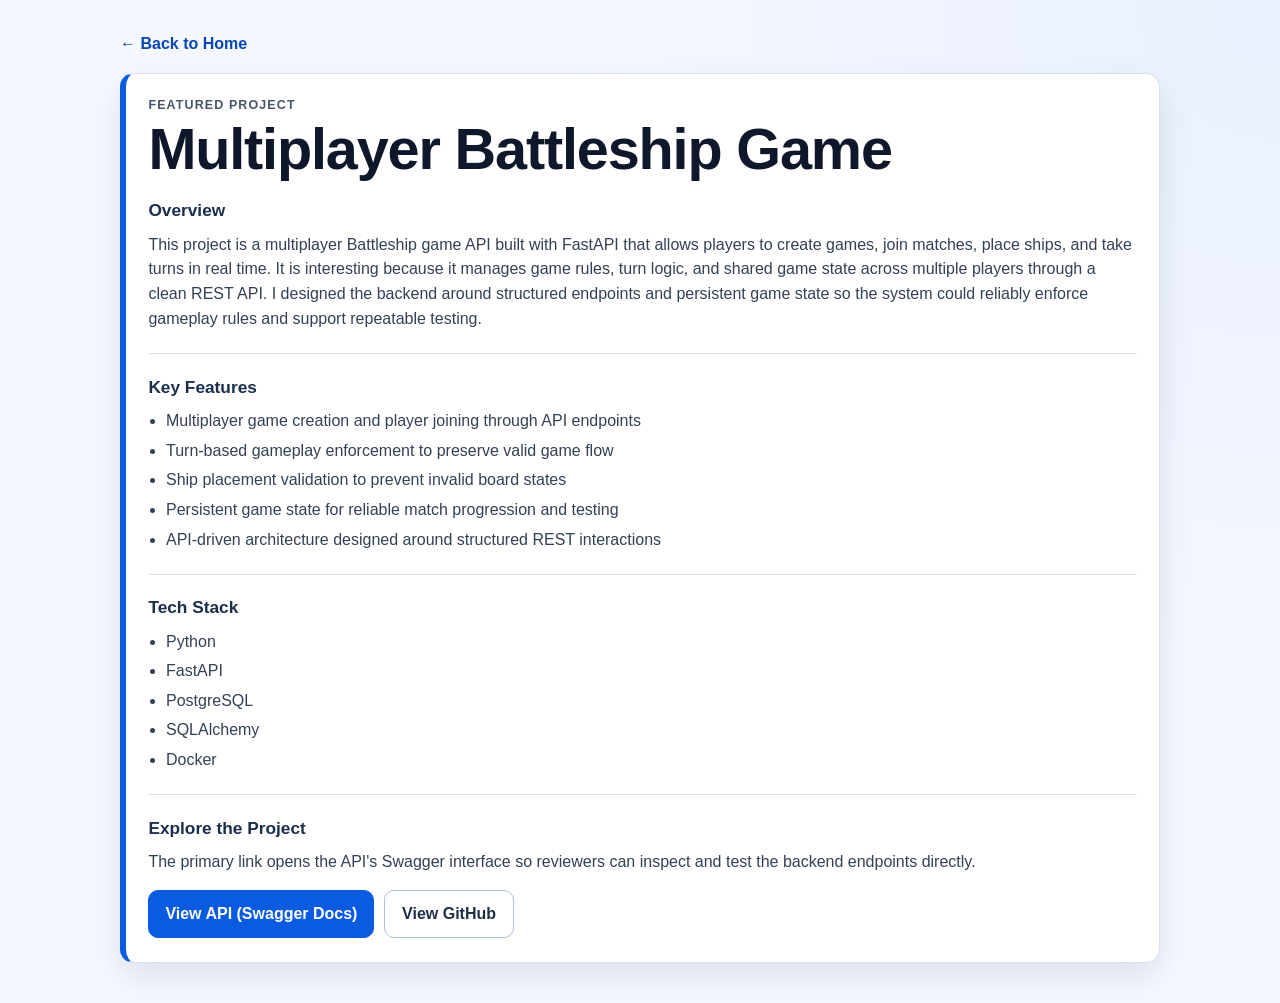
==== project-battleship.html @ 2b5a9324 "Portfolio Phase 2" ====
<!DOCTYPE html>
<html lang="en">
<head>
  <meta charset="UTF-8" />
  <meta name="viewport" content="width=device-width, initial-scale=1.0" />
  <meta
    name="description"
    content="Project page for Jack Huber's Multiplayer Battleship Game API built with FastAPI."
  />
  <title>Multiplayer Battleship Game | Jack Huber</title>
  <link rel="stylesheet" href="style.css" />
</head>
<body>
  <main class="project-page">
    <div class="container">
      <nav class="top-nav" aria-label="Back navigation">
        <a class="back-link" href="index.html">&larr; Back to Home</a>
      </nav>

      <article class="project-detail">
        <header class="project-header">
          <p class="eyebrow">Featured Project</p>
          <h1>Multiplayer Battleship Game</h1>
        </header>

        <section class="project-section" aria-labelledby="project-overview">
          <h2 id="project-overview">Overview</h2>
          <p>
            This project is a multiplayer Battleship game API built with FastAPI that allows players to create games, join matches, place ships, and take turns in real time. It is interesting because it manages game rules, turn logic, and shared game state across multiple players through a clean REST API. I designed the backend around structured endpoints and persistent game state so the system could reliably enforce gameplay rules and support repeatable testing.
          </p>
        </section>

        <section class="project-section" aria-labelledby="project-features">
          <h2 id="project-features">Key Features</h2>
          <ul class="project-list">
            <li>Multiplayer game creation and player joining through API endpoints</li>
            <li>Turn-based gameplay enforcement to preserve valid game flow</li>
            <li>Ship placement validation to prevent invalid board states</li>
            <li>Persistent game state for reliable match progression and testing</li>
            <li>API-driven architecture designed around structured REST interactions</li>
          </ul>
        </section>

        <section class="project-section" aria-labelledby="project-stack">
          <h2 id="project-stack">Tech Stack</h2>
          <ul class="stack-list">
            <li>Python</li>
            <li>FastAPI</li>
            <li>PostgreSQL</li>
            <li>SQLAlchemy</li>
            <li>Docker</li>
          </ul>
        </section>

        <section class="project-section project-cta" aria-labelledby="project-links">
          <h2 id="project-links">Explore the Project</h2>
          <p>
            The primary link opens the API's Swagger interface so reviewers can inspect and test the backend endpoints directly.
          </p>
          <div class="project-links" aria-label="Project call to action links">
            <a class="btn btn-primary" href="https://cpsc3750-battleshipproject.onrender.com/docs" target="_blank" rel="noopener noreferrer">View API (Swagger Docs)</a>
            <a class="btn btn-secondary" href="https://github.com/jhuber2/CPSC3750_BattleshipProject" target="_blank" rel="noopener noreferrer">View GitHub</a>
          </div>
        </section>
      </article>
    </div>
  </main>
</body>
</html>
---- style.css ----
﻿/*
  Design tokens.
  Edit these variables first to adjust colors, sizing, and overall feel quickly.
*/
:root {
  --bg: #f5f8ff;
  --surface: #ffffff;
  --text: #0f172a;
  --muted: #475569;
  --line: #d8e1ee;
  --accent: #0a5be0;
  --accent-dark: #0847b3;
  --radius: 14px;
  --shadow: 0 14px 34px rgba(15, 23, 42, 0.1);
  --content-width: 1040px;
}

/* Basic reset for layout consistency. */
* {
  box-sizing: border-box;
}

html,
body {
  margin: 0;
  padding: 0;
}

body {
  font-family: "Segoe UI", "Helvetica Neue", Arial, sans-serif;
  color: var(--text);
  background: radial-gradient(circle at top right, #e9f0ff 0, var(--bg) 44%);
  line-height: 1.55;
}

.container {
  width: min(var(--content-width), 92%);
  margin: 0 auto;
}

/* Above-the-fold priority section. */
.hero {
  padding: 2.8rem 0 1rem;
}

.hero-grid {
  display: grid;
  grid-template-columns: 1.18fr 1fr;
  gap: 1.25rem;
  align-items: start;
}

.eyebrow {
  margin: 0;
  color: var(--muted);
  font-size: 0.78rem;
  letter-spacing: 0.09em;
  text-transform: uppercase;
  font-weight: 700;
}

h1 {
  margin: 0.35rem 0 0.15rem;
  font-size: clamp(2.2rem, 6vw, 3.6rem);
  line-height: 1.04;
  letter-spacing: -0.02em;
}

.role {
  margin: 0;
  color: #1d3557;
  font-size: clamp(1rem, 2.2vw, 1.2rem);
  font-weight: 700;
}

.summary {
  margin: 0.75rem 0 0;
  max-width: 58ch;
  color: #243b5a;
  font-size: 1rem;
}

/* Featured project card is visually obvious by contrast + accent border. */
.project-card {
  background: var(--surface);
  border: 1px solid var(--line);
  border-left: 6px solid var(--accent);
  border-radius: var(--radius);
  padding: 1rem 1.1rem 1.05rem;
  box-shadow: var(--shadow);
}

.card-label {
  margin: 0;
  color: var(--accent-dark);
  font-size: 0.75rem;
  letter-spacing: 0.08em;
  text-transform: uppercase;
  font-weight: 800;
}

.project-card h2 {
  margin: 0.3rem 0 0.5rem;
  font-size: 1.25rem;
  line-height: 1.22;
}

.project-card p {
  margin: 0;
  color: #334155;
}

.project-links {
  margin-top: 0.9rem;
  display: flex;
  flex-wrap: wrap;
  gap: 0.6rem;
}

/* CTA buttons are sized for easy clicking. */
.btn {
  display: inline-block;
  text-decoration: none;
  border-radius: 10px;
  padding: 0.65rem 1rem;
  font-weight: 700;
  min-width: 130px;
  text-align: center;
  transition: transform 0.15s ease, background-color 0.2s ease, border-color 0.2s ease;
}

.btn:hover {
  transform: translateY(-1px);
}

.btn:focus-visible {
  outline: 3px solid rgba(10, 91, 224, 0.28);
  outline-offset: 2px;
}

.btn-primary {
  color: #ffffff;
  background: var(--accent);
  border: 1px solid var(--accent);
}

.btn-primary:hover {
  background: var(--accent-dark);
  border-color: var(--accent-dark);
}

.btn-secondary {
  color: #1f2f47;
  background: #ffffff;
  border: 1px solid #afc0d8;
}

.btn-secondary:hover {
  background: #f6f9ff;
  border-color: #7f98bb;
}

.discover {
  padding: 0.5rem 0 1.4rem;
}

.discover h2 {
  margin: 0 0 0.45rem;
  font-size: 1rem;
  color: #1b2f4b;
}

.discover-list {
  margin: 0;
  padding-left: 1rem;
  color: #334155;
}

.discover-list li + li {
  margin-top: 0.2rem;
}

.project-page {
  padding: 2rem 0 2.5rem;
}

.top-nav {
  margin-bottom: 1rem;
}

.back-link {
  color: var(--accent-dark);
  font-weight: 700;
  text-decoration: none;
}

.back-link:hover {
  text-decoration: underline;
}

.back-link:focus-visible {
  outline: 3px solid rgba(10, 91, 224, 0.28);
  outline-offset: 3px;
  border-radius: 6px;
}

.project-detail {
  background: var(--surface);
  border: 1px solid var(--line);
  border-left: 6px solid var(--accent);
  border-radius: var(--radius);
  box-shadow: var(--shadow);
  padding: 1.4rem 1.4rem 1.5rem;
}

.project-header {
  margin-bottom: 1.1rem;
}

.project-header h1 {
  margin-top: 0.25rem;
}

.project-section + .project-section {
  margin-top: 1.35rem;
  padding-top: 1.2rem;
  border-top: 1px solid var(--line);
}

.project-section h2 {
  margin: 0 0 0.55rem;
  font-size: 1.08rem;
  color: #1b2f4b;
}

.project-section p {
  margin: 0;
  color: #334155;
}

.project-list,
.stack-list {
  margin: 0;
  padding-left: 1.1rem;
  color: #334155;
}

.project-list li + li,
.stack-list li + li {
  margin-top: 0.3rem;
}

.project-cta .project-links {
  margin-top: 0.95rem;
}

/* Responsive layout: stack sections while preserving hierarchy. */
@media (max-width: 900px) {
  .hero {
    padding-top: 2.2rem;
  }

  .hero-grid {
    grid-template-columns: 1fr;
    gap: 0.95rem;
  }

  .project-card {
    padding: 0.95rem 1rem 1rem;
  }

  .project-detail {
    padding: 1.1rem 1rem 1.2rem;
  }
}

@media (max-width: 520px) {
  .btn {
    width: 100%;
  }

  .discover {
    padding-bottom: 1.1rem;
  }

  .project-page {
    padding-top: 1.5rem;
  }
}
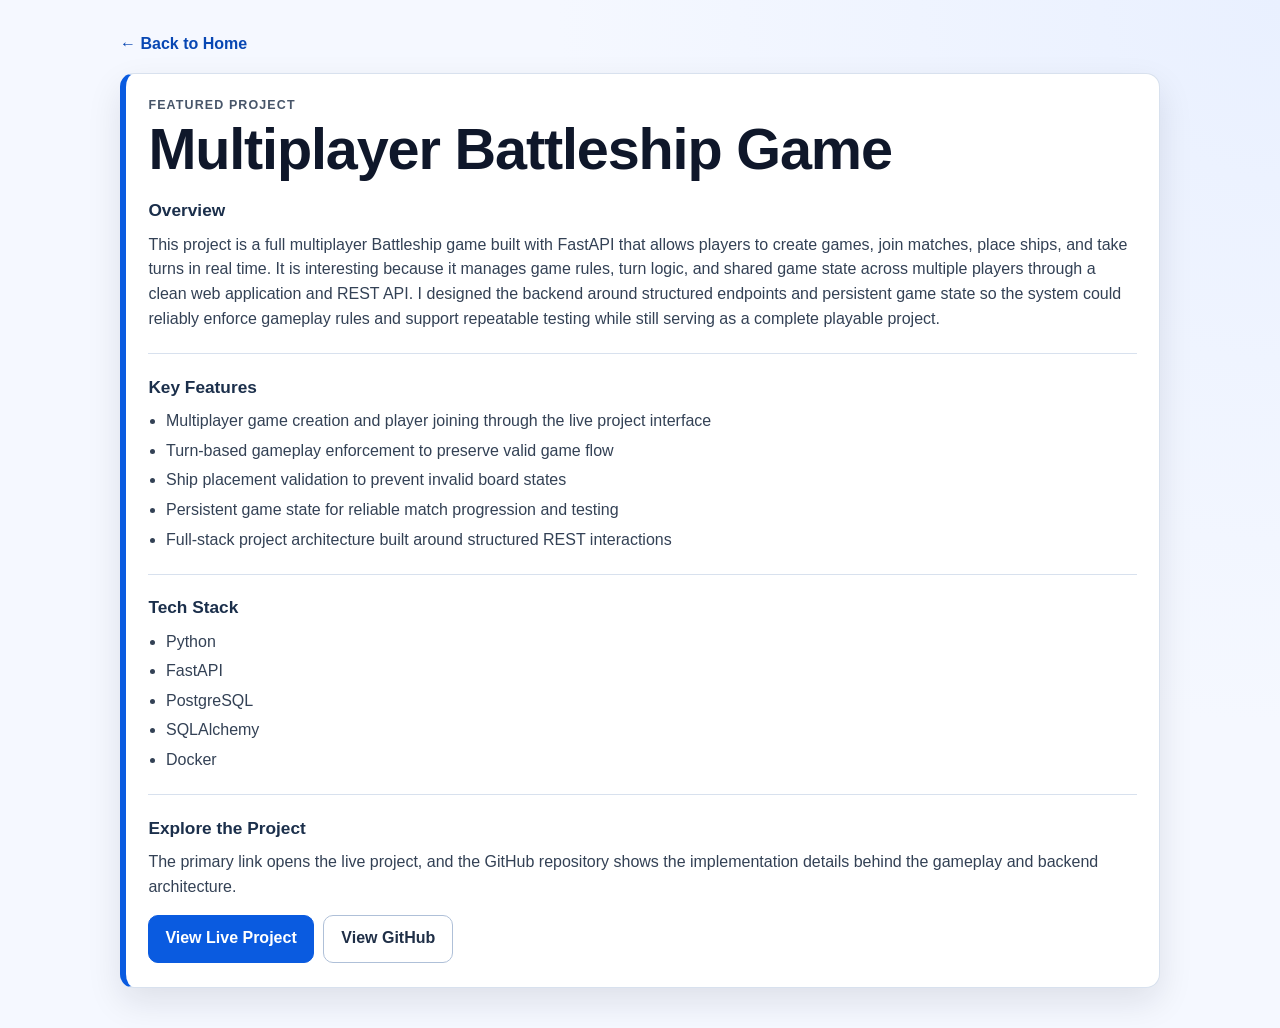
==== commit a166afa9: "Updates to portfolio" ====
--- a/project-battleship.html
+++ b/project-battleship.html
@@ -5,7 +5,7 @@
   <meta name="viewport" content="width=device-width, initial-scale=1.0" />
   <meta
     name="description"
-    content="Project page for Jack Huber's Multiplayer Battleship Game API built with FastAPI."
+    content="Project page for Jack Huber's Multiplayer Battleship Game project built with FastAPI."
   />
   <title>Multiplayer Battleship Game | Jack Huber</title>
   <link rel="stylesheet" href="style.css" />
@@ -26,18 +26,18 @@
         <section class="project-section" aria-labelledby="project-overview">
           <h2 id="project-overview">Overview</h2>
           <p>
-            This project is a multiplayer Battleship game API built with FastAPI that allows players to create games, join matches, place ships, and take turns in real time. It is interesting because it manages game rules, turn logic, and shared game state across multiple players through a clean REST API. I designed the backend around structured endpoints and persistent game state so the system could reliably enforce gameplay rules and support repeatable testing.
+            This project is a full multiplayer Battleship game built with FastAPI that allows players to create games, join matches, place ships, and take turns in real time. It is interesting because it manages game rules, turn logic, and shared game state across multiple players through a clean web application and REST API. I designed the backend around structured endpoints and persistent game state so the system could reliably enforce gameplay rules and support repeatable testing while still serving as a complete playable project.
           </p>
         </section>
 
         <section class="project-section" aria-labelledby="project-features">
           <h2 id="project-features">Key Features</h2>
           <ul class="project-list">
-            <li>Multiplayer game creation and player joining through API endpoints</li>
+            <li>Multiplayer game creation and player joining through the live project interface</li>
             <li>Turn-based gameplay enforcement to preserve valid game flow</li>
             <li>Ship placement validation to prevent invalid board states</li>
             <li>Persistent game state for reliable match progression and testing</li>
-            <li>API-driven architecture designed around structured REST interactions</li>
+            <li>Full-stack project architecture built around structured REST interactions</li>
           </ul>
         </section>
 
@@ -55,10 +55,10 @@
         <section class="project-section project-cta" aria-labelledby="project-links">
           <h2 id="project-links">Explore the Project</h2>
           <p>
-            The primary link opens the API's Swagger interface so reviewers can inspect and test the backend endpoints directly.
+            The primary link opens the live project, and the GitHub repository shows the implementation details behind the gameplay and backend architecture.
           </p>
           <div class="project-links" aria-label="Project call to action links">
-            <a class="btn btn-primary" href="https://cpsc3750-battleshipproject.onrender.com/docs" target="_blank" rel="noopener noreferrer">View API (Swagger Docs)</a>
+            <a class="btn btn-primary" href="https://cpsc3750-battleshipproject.onrender.com/" target="_blank" rel="noopener noreferrer">View Live Project</a>
             <a class="btn btn-secondary" href="https://github.com/jhuber2/CPSC3750_BattleshipProject" target="_blank" rel="noopener noreferrer">View GitHub</a>
           </div>
         </section>
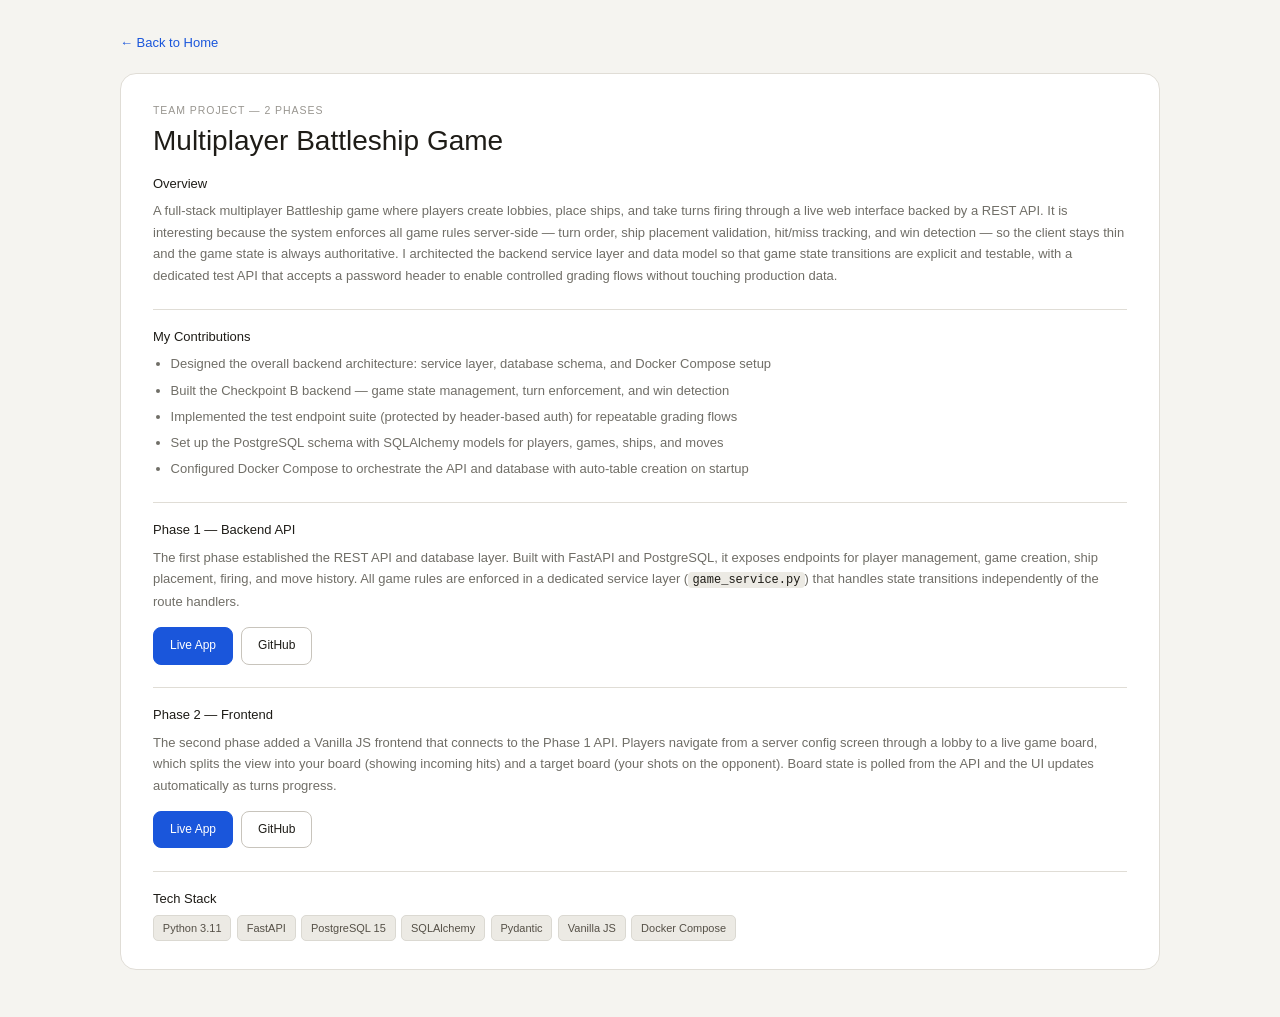
==== commit e4ebef6a: "Final Portfolio changes" ====
--- a/project-battleship.html
+++ b/project-battleship.html
@@ -5,7 +5,7 @@
   <meta name="viewport" content="width=device-width, initial-scale=1.0" />
   <meta
     name="description"
-    content="Project page for Jack Huber's Multiplayer Battleship Game project built with FastAPI."
+    content="Team project page for Jack Huber's Multiplayer Battleship Game built with FastAPI and Vanilla JS."
   />
   <title>Multiplayer Battleship Game | Jack Huber</title>
   <link rel="stylesheet" href="style.css" />
@@ -18,50 +18,63 @@
       </nav>
 
       <article class="project-detail">
-        <header class="project-header">
-          <p class="eyebrow">Featured Project</p>
+        <header class="project-detail-header">
+          <p class="section-label">Team Project &mdash; 2 Phases</p>
           <h1>Multiplayer Battleship Game</h1>
         </header>
 
-        <section class="project-section" aria-labelledby="project-overview">
-          <h2 id="project-overview">Overview</h2>
+        <div class="detail-section">
+          <h2>Overview</h2>
           <p>
-            This project is a full multiplayer Battleship game built with FastAPI that allows players to create games, join matches, place ships, and take turns in real time. It is interesting because it manages game rules, turn logic, and shared game state across multiple players through a clean web application and REST API. I designed the backend around structured endpoints and persistent game state so the system could reliably enforce gameplay rules and support repeatable testing while still serving as a complete playable project.
+            A full-stack multiplayer Battleship game where players create lobbies, place ships, and take turns firing through a live web interface backed by a REST API. It is interesting because the system enforces all game rules server-side — turn order, ship placement validation, hit/miss tracking, and win detection — so the client stays thin and the game state is always authoritative. I architected the backend service layer and data model so that game state transitions are explicit and testable, with a dedicated test API that accepts a password header to enable controlled grading flows without touching production data.
           </p>
-        </section>
+        </div>
 
-        <section class="project-section" aria-labelledby="project-features">
-          <h2 id="project-features">Key Features</h2>
-          <ul class="project-list">
-            <li>Multiplayer game creation and player joining through the live project interface</li>
-            <li>Turn-based gameplay enforcement to preserve valid game flow</li>
-            <li>Ship placement validation to prevent invalid board states</li>
-            <li>Persistent game state for reliable match progression and testing</li>
-            <li>Full-stack project architecture built around structured REST interactions</li>
+        <div class="detail-section">
+          <h2>My Contributions</h2>
+          <ul class="detail-list">
+            <li>Designed the overall backend architecture: service layer, database schema, and Docker Compose setup</li>
+            <li>Built the Checkpoint B backend — game state management, turn enforcement, and win detection</li>
+            <li>Implemented the test endpoint suite (protected by header-based auth) for repeatable grading flows</li>
+            <li>Set up the PostgreSQL schema with SQLAlchemy models for players, games, ships, and moves</li>
+            <li>Configured Docker Compose to orchestrate the API and database with auto-table creation on startup</li>
           </ul>
-        </section>
+        </div>
 
-        <section class="project-section" aria-labelledby="project-stack">
-          <h2 id="project-stack">Tech Stack</h2>
-          <ul class="stack-list">
-            <li>Python</li>
-            <li>FastAPI</li>
-            <li>PostgreSQL</li>
-            <li>SQLAlchemy</li>
-            <li>Docker</li>
+        <div class="detail-section">
+          <h2>Phase 1 &mdash; Backend API</h2>
+          <p>
+            The first phase established the REST API and database layer. Built with FastAPI and PostgreSQL, it exposes endpoints for player management, game creation, ship placement, firing, and move history. All game rules are enforced in a dedicated service layer (<code>game_service.py</code>) that handles state transitions independently of the route handlers.
+          </p>
+          <div class="detail-actions">
+            <a class="btn btn-filled" href="https://cpsc3750-battleshipproject.onrender.com/" target="_blank" rel="noopener noreferrer">Live App</a>
+            <a class="btn btn-outline" href="https://github.com/jhuber2/CPSC3750_BattleshipProject" target="_blank" rel="noopener noreferrer">GitHub</a>
+          </div>
+        </div>
+
+        <div class="detail-section">
+          <h2>Phase 2 &mdash; Frontend</h2>
+          <p>
+            The second phase added a Vanilla JS frontend that connects to the Phase 1 API. Players navigate from a server config screen through a lobby to a live game board, which splits the view into your board (showing incoming hits) and a target board (your shots on the opponent). Board state is polled from the API and the UI updates automatically as turns progress.
+          </p>
+          <div class="detail-actions">
+            <a class="btn btn-filled" href="https://cpsc3750-battleshipproject.onrender.com/" target="_blank" rel="noopener noreferrer">Live App</a>
+            <a class="btn btn-outline" href="https://github.com/jhuber2/CPSC3750_BattleshipProject" target="_blank" rel="noopener noreferrer">GitHub</a>
+          </div>
+        </div>
+
+        <div class="detail-section">
+          <h2>Tech Stack</h2>
+          <ul class="tags" aria-label="Tech stack">
+            <li class="tag">Python 3.11</li>
+            <li class="tag">FastAPI</li>
+            <li class="tag">PostgreSQL 15</li>
+            <li class="tag">SQLAlchemy</li>
+            <li class="tag">Pydantic</li>
+            <li class="tag">Vanilla JS</li>
+            <li class="tag">Docker Compose</li>
           </ul>
-        </section>
-
-        <section class="project-section project-cta" aria-labelledby="project-links">
-          <h2 id="project-links">Explore the Project</h2>
-          <p>
-            The primary link opens the live project, and the GitHub repository shows the implementation details behind the gameplay and backend architecture.
-          </p>
-          <div class="project-links" aria-label="Project call to action links">
-            <a class="btn btn-primary" href="https://cpsc3750-battleshipproject.onrender.com/" target="_blank" rel="noopener noreferrer">View Live Project</a>
-            <a class="btn btn-secondary" href="https://github.com/jhuber2/CPSC3750_BattleshipProject" target="_blank" rel="noopener noreferrer">View GitHub</a>
-          </div>
-        </section>
+        </div>
       </article>
     </div>
   </main>
--- a/style.css
+++ b/style.css
@@ -1,36 +1,32 @@
-﻿/*
-  Design tokens.
-  Edit these variables first to adjust colors, sizing, and overall feel quickly.
-*/
+/* ─── Design Tokens ─────────────────────────────────────────────────────────── */
 :root {
-  --bg: #f5f8ff;
-  --surface: #ffffff;
-  --text: #0f172a;
-  --muted: #475569;
-  --line: #d8e1ee;
-  --accent: #0a5be0;
-  --accent-dark: #0847b3;
-  --radius: 14px;
-  --shadow: 0 14px 34px rgba(15, 23, 42, 0.1);
+  --bg:           #f5f4f0;
+  --surface:      #ffffff;
+  --border:       0.5px solid #e0ddd6;
+  --text:         #1e1c17;
+  --muted:        #706e67;
+  --label:        #999690;
+  --accent:       #1a56db;
+  --radius:       16px;
   --content-width: 1040px;
 }
 
-/* Basic reset for layout consistency. */
-* {
+/* ─── Reset ──────────────────────────────────────────────────────────────────── */
+*, *::before, *::after {
   box-sizing: border-box;
 }
 
-html,
-body {
+html, body {
   margin: 0;
   padding: 0;
 }
 
 body {
   font-family: "Segoe UI", "Helvetica Neue", Arial, sans-serif;
-  color: var(--text);
-  background: radial-gradient(circle at top right, #e9f0ff 0, var(--bg) 44%);
-  line-height: 1.55;
+  background: var(--bg);
+  color: var(--text);
+  font-size: 13px;
+  line-height: 1.65;
 }
 
 .container {
@@ -38,252 +34,417 @@
   margin: 0 auto;
 }
 
-/* Above-the-fold priority section. */
-.hero {
-  padding: 2.8rem 0 1rem;
-}
-
-.hero-grid {
-  display: grid;
-  grid-template-columns: 1.18fr 1fr;
-  gap: 1.25rem;
-  align-items: start;
-}
-
-.eyebrow {
+/* ─── Typography ─────────────────────────────────────────────────────────────── */
+h1, h2, h3 {
+  font-weight: 500;
   margin: 0;
-  color: var(--muted);
-  font-size: 0.78rem;
+  line-height: 1.15;
+  color: var(--text);
+}
+
+p {
+  margin: 0;
+}
+
+.section-label {
+  font-size: 10.5px;
+  text-transform: uppercase;
   letter-spacing: 0.09em;
-  text-transform: uppercase;
-  font-weight: 700;
-}
-
-h1 {
-  margin: 0.35rem 0 0.15rem;
-  font-size: clamp(2.2rem, 6vw, 3.6rem);
-  line-height: 1.04;
-  letter-spacing: -0.02em;
-}
-
-.role {
-  margin: 0;
-  color: #1d3557;
-  font-size: clamp(1rem, 2.2vw, 1.2rem);
-  font-weight: 700;
-}
-
-.summary {
-  margin: 0.75rem 0 0;
-  max-width: 58ch;
-  color: #243b5a;
-  font-size: 1rem;
-}
-
-/* Featured project card is visually obvious by contrast + accent border. */
-.project-card {
-  background: var(--surface);
-  border: 1px solid var(--line);
-  border-left: 6px solid var(--accent);
-  border-radius: var(--radius);
-  padding: 1rem 1.1rem 1.05rem;
-  box-shadow: var(--shadow);
-}
-
-.card-label {
-  margin: 0;
-  color: var(--accent-dark);
-  font-size: 0.75rem;
-  letter-spacing: 0.08em;
-  text-transform: uppercase;
-  font-weight: 800;
-}
-
-.project-card h2 {
-  margin: 0.3rem 0 0.5rem;
-  font-size: 1.25rem;
-  line-height: 1.22;
-}
-
-.project-card p {
-  margin: 0;
-  color: #334155;
-}
-
-.project-links {
-  margin-top: 0.9rem;
-  display: flex;
-  flex-wrap: wrap;
-  gap: 0.6rem;
-}
-
-/* CTA buttons are sized for easy clicking. */
+  color: var(--label);
+  font-weight: 500;
+}
+
+/* ─── Buttons ─────────────────────────────────────────────────────────────────── */
 .btn {
   display: inline-block;
   text-decoration: none;
-  border-radius: 10px;
-  padding: 0.65rem 1rem;
-  font-weight: 700;
-  min-width: 130px;
+  border-radius: 8px;
+  padding: 0.5rem 1rem;
+  font-size: 12px;
+  font-weight: 500;
   text-align: center;
-  transition: transform 0.15s ease, background-color 0.2s ease, border-color 0.2s ease;
+  transition: opacity 0.15s ease, background 0.15s ease;
+  cursor: pointer;
 }
 
 .btn:hover {
-  transform: translateY(-1px);
-}
-
-.btn:focus-visible {
-  outline: 3px solid rgba(10, 91, 224, 0.28);
-  outline-offset: 2px;
-}
-
-.btn-primary {
-  color: #ffffff;
+  opacity: 0.85;
+}
+
+.btn-filled {
   background: var(--accent);
+  color: #fff;
   border: 1px solid var(--accent);
 }
 
-.btn-primary:hover {
-  background: var(--accent-dark);
-  border-color: var(--accent-dark);
-}
-
-.btn-secondary {
-  color: #1f2f47;
-  background: #ffffff;
-  border: 1px solid #afc0d8;
-}
-
-.btn-secondary:hover {
-  background: #f6f9ff;
-  border-color: #7f98bb;
-}
-
-.discover {
-  padding: 0.5rem 0 1.4rem;
-}
-
-.discover h2 {
-  margin: 0 0 0.45rem;
-  font-size: 1rem;
-  color: #1b2f4b;
-}
-
-.discover-list {
+.btn-outline {
+  background: transparent;
+  color: var(--text);
+  border: 1px solid #c8c4bc;
+}
+
+
+/* ─── Tech Tags ───────────────────────────────────────────────────────────────── */
+.tags {
+  display: flex;
+  flex-wrap: wrap;
+  gap: 0.35rem;
+  list-style: none;
   margin: 0;
-  padding-left: 1rem;
-  color: #334155;
-}
-
-.discover-list li + li {
-  margin-top: 0.2rem;
-}
-
+  padding: 0;
+}
+
+.tag {
+  font-size: 11px;
+  font-weight: 500;
+  padding: 0.18rem 0.55rem;
+  border-radius: 5px;
+  background: #eceae4;
+  color: #555047;
+  border: 0.5px solid #dbd9d2;
+}
+
+
+/* ─── Page Layout ─────────────────────────────────────────────────────────────── */
+.page-wrap {
+  padding: 2rem 0 3rem;
+  display: flex;
+  flex-direction: column;
+  gap: 1.25rem;
+}
+
+/* ─── Hero Card ───────────────────────────────────────────────────────────────── */
+.hero-card {
+  background: var(--surface);
+  border: var(--border);
+  border-radius: var(--radius);
+  padding: 36px 32px;
+  position: relative;
+  overflow: hidden;
+}
+
+/* Blue accent bar on right edge */
+.hero-card::after {
+  content: "";
+  position: absolute;
+  top: 0;
+  right: 0;
+  width: 5px;
+  height: 100%;
+  background: var(--accent);
+  border-radius: 0 var(--radius) var(--radius) 0;
+}
+
+.hero-name {
+  font-size: 40px;
+  font-weight: 500;
+  color: var(--text);
+  margin-bottom: 0.3rem;
+}
+
+.hero-role {
+  font-size: 15px;
+  font-weight: 500;
+  color: var(--accent);
+  margin-bottom: 0.75rem;
+}
+
+.hero-bio {
+  font-size: 13px;
+  color: var(--muted);
+  line-height: 1.65;
+  max-width: 60ch;
+  margin-bottom: 1rem;
+}
+
+.hero-tags {
+  margin-bottom: 1.1rem;
+}
+
+.hero-actions {
+  display: flex;
+  flex-wrap: wrap;
+  gap: 0.55rem;
+}
+
+/* ─── Featured Project Card ───────────────────────────────────────────────────── */
+.featured-card {
+  background: var(--surface);
+  border: var(--border);
+  border-radius: var(--radius);
+  padding: 26px 28px;
+}
+
+.featured-label {
+  font-size: 10.5px;
+  text-transform: uppercase;
+  letter-spacing: 0.09em;
+  color: var(--accent);
+  font-weight: 500;
+  margin-bottom: 0.55rem;
+}
+
+.featured-title {
+  font-size: 21px;
+  font-weight: 500;
+  color: var(--text);
+  margin-bottom: 0.6rem;
+}
+
+.featured-desc {
+  font-size: 13px;
+  color: var(--muted);
+  line-height: 1.65;
+  margin-bottom: 0.9rem;
+}
+
+.featured-tags {
+  margin-bottom: 1rem;
+}
+
+.featured-actions {
+  display: flex;
+  flex-wrap: wrap;
+  gap: 0.5rem;
+}
+
+/* ─── Projects Section ────────────────────────────────────────────────────────── */
+.section-heading {
+  font-size: 10.5px;
+  text-transform: uppercase;
+  letter-spacing: 0.09em;
+  color: var(--label);
+  font-weight: 500;
+  margin-bottom: 0.75rem;
+}
+
+.projects-grid {
+  display: grid;
+  grid-template-columns: repeat(auto-fit, minmax(260px, 1fr));
+  gap: 1rem;
+}
+
+.project-card {
+  background: var(--surface);
+  border: var(--border);
+  border-radius: var(--radius);
+  padding: 20px 22px;
+  display: flex;
+  flex-direction: column;
+  gap: 0.7rem;
+}
+
+.project-card-header {
+  display: flex;
+  justify-content: space-between;
+  align-items: center;
+}
+
+.project-card-header .section-label {
+  font-size: 10.5px;
+}
+
+.project-card-github {
+  font-size: 12px;
+  color: var(--accent);
+  text-decoration: none;
+  font-weight: 500;
+}
+
+.project-card-github:hover {
+  text-decoration: underline;
+}
+
+.project-card h3 {
+  font-size: 15px;
+  font-weight: 500;
+}
+
+.project-card p {
+  font-size: 13px;
+  color: var(--muted);
+  line-height: 1.65;
+  flex: 1;
+}
+
+.project-card-actions {
+  display: flex;
+  flex-wrap: wrap;
+  gap: 0.45rem;
+  margin-top: auto;
+}
+
+
+/* ─── About Section ───────────────────────────────────────────────────────────── */
+.about-card {
+  background: var(--surface);
+  border: var(--border);
+  border-radius: var(--radius);
+  padding: 28px 32px;
+}
+
+.about-grid {
+  display: grid;
+  grid-template-columns: 1fr 1fr;
+  gap: 2.5rem;
+  align-items: start;
+  margin-top: 1rem;
+}
+
+.about-bio p {
+  font-size: 13px;
+  color: var(--muted);
+  line-height: 1.65;
+}
+
+.about-bio p + p {
+  margin-top: 0.85rem;
+}
+
+.about-highlights {
+  display: flex;
+  flex-direction: column;
+  gap: 0.6rem;
+}
+
+.highlight-card {
+  background: var(--bg);
+  border-radius: 8px;
+  padding: 10px 14px;
+}
+
+.highlight-title {
+  font-size: 12px;
+  font-weight: 500;
+  color: var(--text);
+  margin-bottom: 0.15rem;
+}
+
+.highlight-sub {
+  font-size: 12px;
+  color: var(--muted);
+  line-height: 1.5;
+}
+
+/* ─── Project Detail Pages ────────────────────────────────────────────────────── */
 .project-page {
-  padding: 2rem 0 2.5rem;
+  padding: 2rem 0 3rem;
 }
 
 .top-nav {
-  margin-bottom: 1rem;
+  margin-bottom: 1.25rem;
 }
 
 .back-link {
-  color: var(--accent-dark);
-  font-weight: 700;
+  color: var(--accent);
+  font-weight: 500;
   text-decoration: none;
+  font-size: 13px;
 }
 
 .back-link:hover {
   text-decoration: underline;
 }
 
-.back-link:focus-visible {
-  outline: 3px solid rgba(10, 91, 224, 0.28);
-  outline-offset: 3px;
-  border-radius: 6px;
-}
-
 .project-detail {
   background: var(--surface);
-  border: 1px solid var(--line);
-  border-left: 6px solid var(--accent);
+  border: var(--border);
   border-radius: var(--radius);
-  box-shadow: var(--shadow);
-  padding: 1.4rem 1.4rem 1.5rem;
-}
-
-.project-header {
-  margin-bottom: 1.1rem;
-}
-
-.project-header h1 {
-  margin-top: 0.25rem;
-}
-
-.project-section + .project-section {
-  margin-top: 1.35rem;
-  padding-top: 1.2rem;
-  border-top: 1px solid var(--line);
-}
-
-.project-section h2 {
-  margin: 0 0 0.55rem;
-  font-size: 1.08rem;
-  color: #1b2f4b;
-}
-
-.project-section p {
-  margin: 0;
-  color: #334155;
-}
-
-.project-list,
-.stack-list {
+  padding: 28px 32px;
+}
+
+.project-detail-header {
+  margin-bottom: 1.25rem;
+}
+
+.project-detail-header h1 {
+  font-size: 28px;
+  margin-top: 0.3rem;
+}
+
+.detail-section + .detail-section {
+  margin-top: 1.4rem;
+  padding-top: 1.25rem;
+  border-top: var(--border);
+}
+
+.detail-section h2 {
+  font-size: 13px;
+  font-weight: 500;
+  color: var(--text);
+  margin-bottom: 0.55rem;
+  text-transform: none;
+}
+
+.detail-section p {
+  font-size: 13px;
+  color: var(--muted);
+  line-height: 1.65;
+}
+
+.detail-list {
   margin: 0;
   padding-left: 1.1rem;
-  color: #334155;
-}
-
-.project-list li + li,
-.stack-list li + li {
+  color: var(--muted);
+  font-size: 13px;
+  line-height: 1.65;
+}
+
+.detail-list li + li {
   margin-top: 0.3rem;
 }
 
-.project-cta .project-links {
-  margin-top: 0.95rem;
-}
-
-/* Responsive layout: stack sections while preserving hierarchy. */
-@media (max-width: 900px) {
-  .hero {
-    padding-top: 2.2rem;
-  }
-
-  .hero-grid {
+.detail-actions {
+  display: flex;
+  flex-wrap: wrap;
+  gap: 0.5rem;
+  margin-top: 0.9rem;
+}
+
+code {
+  font-family: "Consolas", "Menlo", monospace;
+  font-size: 12px;
+  background: #eceae4;
+  padding: 0.1em 0.35em;
+  border-radius: 4px;
+  color: var(--text);
+}
+
+/* ─── Responsive ──────────────────────────────────────────────────────────────── */
+@media (max-width: 860px) {
+  .about-grid {
     grid-template-columns: 1fr;
-    gap: 0.95rem;
-  }
-
-  .project-card {
-    padding: 0.95rem 1rem 1rem;
+    gap: 1.5rem;
+  }
+
+  .hero-card {
+    padding: 28px 24px;
+  }
+
+  .hero-name {
+    font-size: 32px;
+  }
+}
+
+@media (max-width: 560px) {
+  .hero-card {
+    padding: 22px 18px;
+  }
+
+  .hero-name {
+    font-size: 26px;
   }
 
   .project-detail {
-    padding: 1.1rem 1rem 1.2rem;
-  }
-}
-
-@media (max-width: 520px) {
+    padding: 20px 18px;
+  }
+
+  .about-card {
+    padding: 22px 18px;
+  }
+
   .btn {
     width: 100%;
-  }
-
-  .discover {
-    padding-bottom: 1.1rem;
-  }
-
-  .project-page {
-    padding-top: 1.5rem;
-  }
-}
+    text-align: center;
+  }
+}
